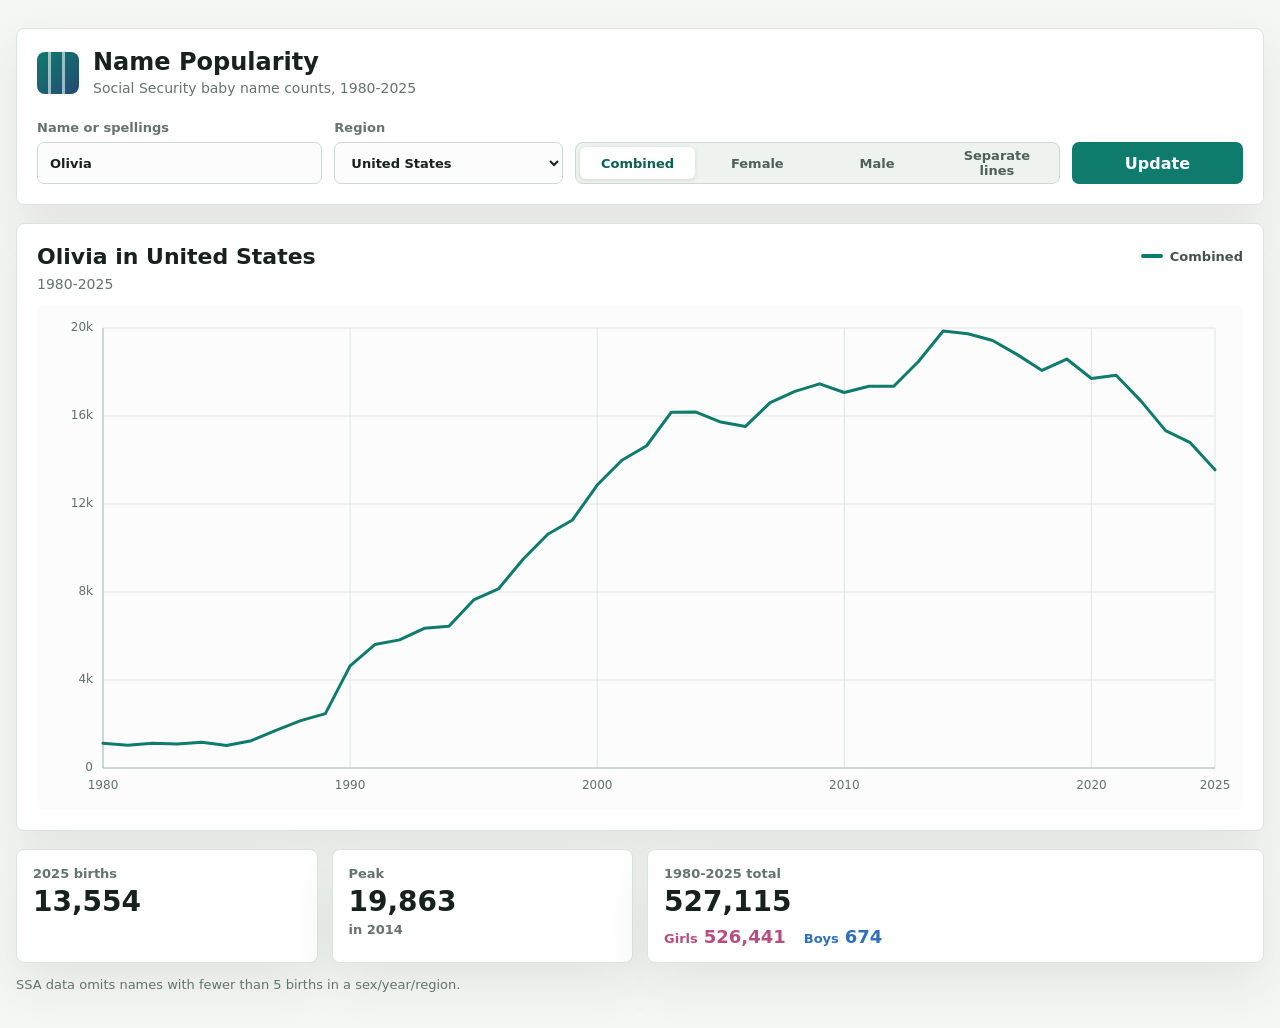
==== index.html @ 9d61680e "Initial static name popularity visualizer" ====
<!doctype html>
<html lang="en">
  <head>
    <meta charset="utf-8">
    <meta name="viewport" content="width=device-width, initial-scale=1">
    <title>SSA Name Popularity</title>
    <link rel="stylesheet" href="static/styles.css">
  </head>
  <body>
    <main class="app-shell">
      <section class="toolbar" aria-label="Filters">
        <div class="brand">
          <span class="brand-mark" aria-hidden="true"></span>
          <div>
            <h1>Name Popularity</h1>
            <p>Social Security baby name counts, 1980-2025</p>
          </div>
        </div>

        <form id="filters" class="filters">
          <label class="field">
            <span>Name or spellings</span>
            <input id="nameInput" name="name" type="text" value="Olivia" autocomplete="off" required>
          </label>

          <label class="field">
            <span>Region</span>
            <select id="regionSelect" name="region">
              <option value="national">United States</option>
              <option value="state">State</option>
            </select>
          </label>

          <label class="field state-field" id="stateField">
            <span>State</span>
            <select id="stateSelect" name="state"></select>
          </label>

          <fieldset class="mode-control">
            <legend>Gender</legend>
            <label>
              <input type="radio" name="mode" value="combined" checked>
              <span>Combined</span>
            </label>
            <label>
              <input type="radio" name="mode" value="female">
              <span>Female</span>
            </label>
            <label>
              <input type="radio" name="mode" value="male">
              <span>Male</span>
            </label>
            <label>
              <input type="radio" name="mode" value="split">
              <span>Separate lines</span>
            </label>
          </fieldset>

          <button class="run-button" type="submit">Update</button>
        </form>
      </section>

      <section class="chart-panel" aria-label="Popularity chart">
        <div class="chart-header">
          <div>
            <h2 id="chartTitle">Loading...</h2>
            <p id="chartSubtitle"></p>
          </div>
          <div class="legend" id="legend"></div>
        </div>
        <div class="canvas-wrap">
          <canvas id="chart" width="1200" height="560" aria-label="Name popularity chart" role="img"></canvas>
          <div class="tooltip" id="tooltip" hidden></div>
        </div>
      </section>

      <section class="summary-grid" aria-label="Summary">
        <article>
          <span>2025 births</span>
          <strong id="latestCount">-</strong>
        </article>
        <article>
          <span>Peak</span>
          <strong id="peakCount">-</strong>
          <em id="peakYear">-</em>
        </article>
        <article class="total-card">
          <span>1980-2025 total</span>
          <strong id="totalCount">-</strong>
          <div class="gender-totals" aria-label="Gender totals">
            <span class="female-total">Girls <b id="femaleTotal">-</b></span>
            <span class="male-total">Boys <b id="maleTotal">-</b></span>
          </div>
        </article>
      </section>

      <p class="source-note" id="sourceNote"></p>
    </main>

    <script src="static/app.js"></script>
  </body>
</html>
---- static/styles.css ----
:root {
  color-scheme: light;
  --bg: #f5f7f4;
  --ink: #17211e;
  --muted: #65736f;
  --panel: #ffffff;
  --line: #dce4df;
  --accent: #0f7b6c;
  --accent-strong: #0b5f54;
  --female: #b84d80;
  --male: #2f6fbb;
  --combined: #0f7b6c;
  --shadow: 0 20px 50px rgba(25, 42, 36, 0.09);
}

* {
  box-sizing: border-box;
}

body {
  margin: 0;
  min-width: 320px;
  background: var(--bg);
  color: var(--ink);
  font-family: Inter, ui-sans-serif, system-ui, -apple-system, BlinkMacSystemFont, "Segoe UI", sans-serif;
}

.app-shell {
  width: min(1380px, calc(100% - 32px));
  margin: 0 auto;
  padding: 28px 0 36px;
}

.toolbar,
.chart-panel,
.summary-grid article {
  background: var(--panel);
  border: 1px solid var(--line);
  box-shadow: var(--shadow);
}

.toolbar {
  display: grid;
  grid-template-columns: 1fr;
  gap: 24px;
  align-items: start;
  padding: 20px;
  border-radius: 8px;
}

.brand {
  display: flex;
  gap: 14px;
  align-items: center;
}

.brand-mark {
  width: 42px;
  height: 42px;
  flex: 0 0 auto;
  border-radius: 8px;
  background:
    linear-gradient(90deg, transparent 11px, rgba(255, 255, 255, 0.58) 11px 14px, transparent 14px 25px, rgba(255, 255, 255, 0.58) 25px 28px, transparent 28px),
    linear-gradient(135deg, #0f7b6c, #244a75);
}

h1,
h2,
p {
  margin: 0;
}

h1 {
  font-size: 24px;
  line-height: 1.1;
}

.brand p,
.chart-header p,
.source-note {
  color: var(--muted);
}

.brand p {
  margin-top: 5px;
  font-size: 14px;
}

.filters {
  display: grid;
  grid-template-columns: minmax(180px, 1fr) minmax(150px, 0.8fr) minmax(420px, 1.7fr) minmax(130px, 0.6fr);
  gap: 12px;
  align-items: end;
}

.filters.is-state {
  grid-template-columns: minmax(180px, 1fr) minmax(150px, 0.75fr) minmax(150px, 0.75fr) minmax(420px, 1.7fr) minmax(130px, 0.6fr);
}

.field {
  display: grid;
  gap: 7px;
  color: var(--muted);
  font-size: 13px;
  font-weight: 700;
}

input,
select,
button {
  height: 42px;
  border-radius: 7px;
  font: inherit;
}

input,
select {
  width: 100%;
  border: 1px solid #cfd9d4;
  background: #fbfcfb;
  color: var(--ink);
  padding: 0 12px;
}

input:focus,
select:focus,
button:focus-visible {
  outline: 3px solid rgba(15, 123, 108, 0.24);
  outline-offset: 2px;
}

.state-field[hidden] {
  display: none;
}

.mode-control {
  display: grid;
  grid-template-columns: repeat(4, minmax(0, 1fr));
  gap: 4px;
  margin: 0;
  padding: 4px;
  min-width: 0;
  border: 1px solid #cfd9d4;
  border-radius: 8px;
  background: #eef3f0;
}

.mode-control legend {
  position: absolute;
  width: 1px;
  height: 1px;
  overflow: hidden;
  clip: rect(0 0 0 0);
}

.mode-control label {
  position: relative;
  min-width: 0;
}

.mode-control input {
  position: absolute;
  inset: 0;
  opacity: 0;
}

.mode-control span {
  display: grid;
  place-items: center;
  min-height: 32px;
  padding: 0 8px;
  border-radius: 6px;
  color: #4f5f5a;
  font-size: 13px;
  font-weight: 800;
  text-align: center;
}

.mode-control input:checked + span {
  background: #ffffff;
  color: var(--accent-strong);
  box-shadow: 0 1px 4px rgba(23, 33, 30, 0.13);
}

.run-button {
  border: 0;
  background: var(--accent);
  color: #ffffff;
  padding: 0 18px;
  font-weight: 800;
  cursor: pointer;
}

.run-button:hover {
  background: var(--accent-strong);
}

.chart-panel {
  margin-top: 18px;
  padding: 20px;
  border-radius: 8px;
}

.chart-header {
  display: flex;
  gap: 16px;
  justify-content: space-between;
  align-items: start;
  margin-bottom: 14px;
}

h2 {
  font-size: 22px;
  line-height: 1.2;
}

.chart-header p {
  margin-top: 5px;
  font-size: 14px;
}

.legend {
  display: flex;
  flex-wrap: wrap;
  justify-content: flex-end;
  gap: 8px 14px;
  min-height: 24px;
  font-size: 13px;
  font-weight: 800;
  color: #44524d;
}

.legend-item {
  display: inline-flex;
  gap: 7px;
  align-items: center;
}

.legend-swatch {
  width: 22px;
  height: 4px;
  border-radius: 999px;
}

.canvas-wrap {
  position: relative;
  height: clamp(360px, 56vh, 610px);
  min-height: 0;
}

canvas {
  display: block;
  width: 100%;
  height: 100%;
  border-radius: 6px;
  background: #fbfcfb;
}

.tooltip {
  position: absolute;
  min-width: 150px;
  padding: 9px 10px;
  border-radius: 7px;
  background: rgba(23, 33, 30, 0.93);
  color: #ffffff;
  font-size: 12px;
  line-height: 1.45;
  pointer-events: none;
  transform: translate(-50%, calc(-100% - 12px));
  white-space: nowrap;
}

.summary-grid {
  display: grid;
  grid-template-columns: repeat(4, minmax(0, 1fr));
  gap: 14px;
  margin-top: 18px;
}

.summary-grid article {
  min-width: 0;
  padding: 16px;
  border-radius: 8px;
}

.summary-grid span {
  display: block;
  color: var(--muted);
  font-size: 13px;
  font-weight: 800;
}

.summary-grid strong {
  display: block;
  margin-top: 7px;
  font-size: 28px;
  line-height: 1;
}

.summary-grid em {
  display: block;
  margin-top: 6px;
  color: var(--muted);
  font-size: 13px;
  font-style: normal;
  font-weight: 800;
}

.total-card {
  grid-column: span 2;
}

.gender-totals {
  display: flex;
  flex-wrap: wrap;
  gap: 8px 18px;
  margin-top: 12px;
}

.gender-totals span {
  display: inline-flex;
  gap: 6px;
  align-items: baseline;
  font-size: 13px;
}

.gender-totals b {
  font-size: 18px;
  line-height: 1;
}

.summary-grid .female-total,
.summary-grid .female-total b {
  color: var(--female);
}

.summary-grid .male-total,
.summary-grid .male-total b {
  color: var(--male);
}

.source-note {
  margin-top: 14px;
  font-size: 13px;
}

@media (max-width: 1120px) {
  .filters,
  .filters.is-state {
    grid-template-columns: repeat(2, minmax(0, 1fr));
  }

  .mode-control,
  .run-button {
    grid-column: span 2;
  }
}

@media (max-width: 720px) {
  .app-shell {
    width: min(100% - 20px, 1380px);
    padding-top: 12px;
  }

  .toolbar,
  .chart-panel {
    padding: 14px;
  }

  .filters,
  .summary-grid {
    grid-template-columns: 1fr;
  }

  .total-card {
    grid-column: auto;
  }

  .mode-control,
  .run-button {
    grid-column: auto;
  }

  .mode-control {
    grid-template-columns: repeat(2, minmax(0, 1fr));
  }

  .chart-header {
    display: grid;
  }

  .legend {
    justify-content: flex-start;
  }

  .canvas-wrap {
    height: 420px;
  }
}
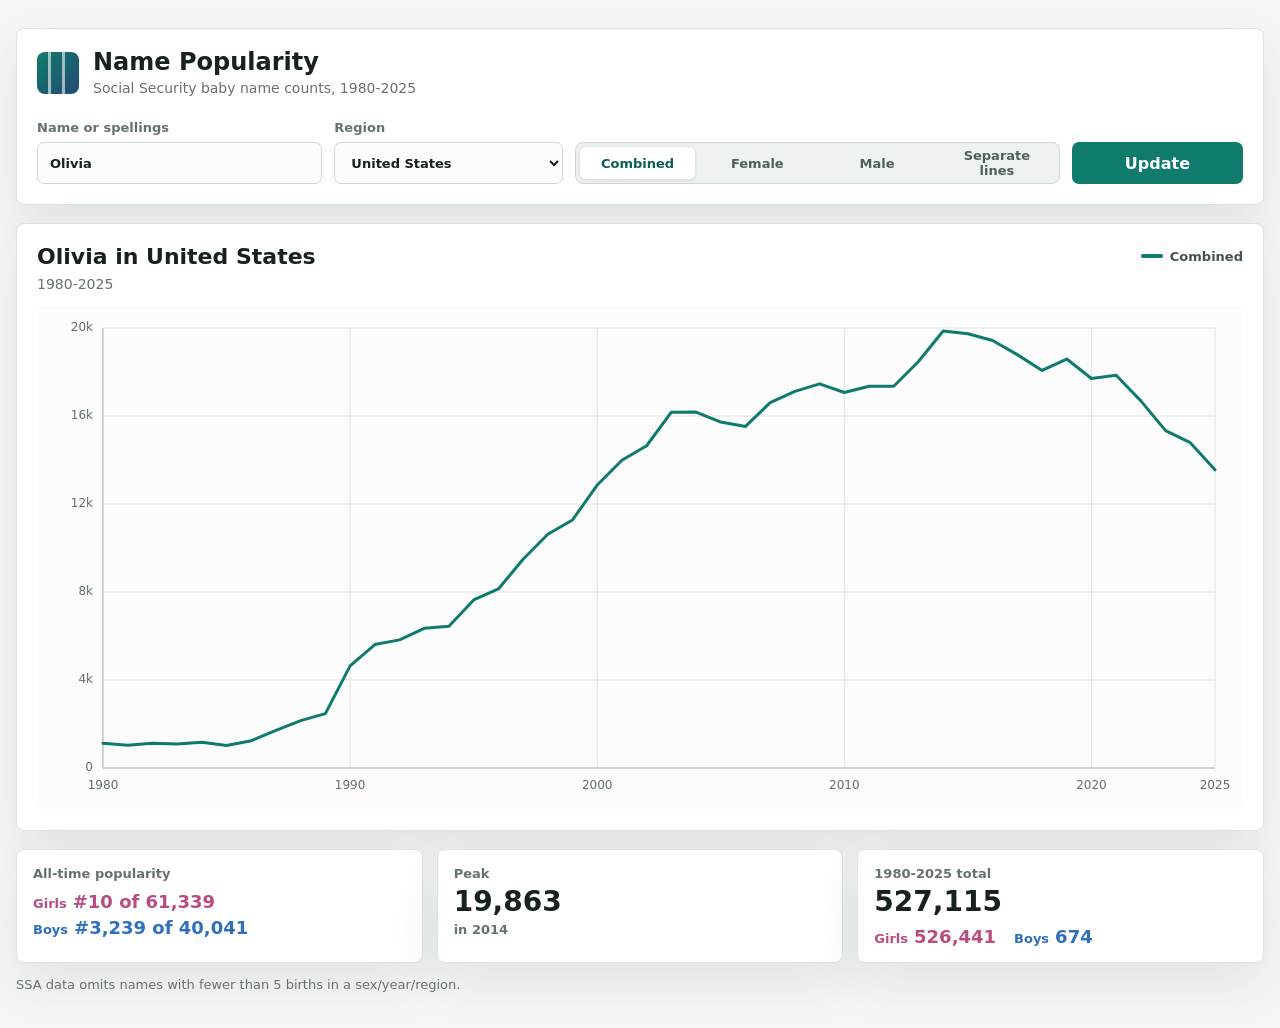
==== commit f14c2062: "Update summary popularity card" ====
--- a/index.html
+++ b/index.html
@@ -75,9 +75,13 @@
       </section>
 
       <section class="summary-grid" aria-label="Summary">
-        <article>
-          <span>2025 births</span>
-          <strong id="latestCount">-</strong>
+        <article id="popularityCard">
+          <span>All-time popularity</span>
+          <div class="popularity-lines" id="popularityDetails" aria-label="All-time popularity by gender">
+            <span class="female-total">Girls <b id="femalePopularity">-</b></span>
+            <span class="male-total">Boys <b id="malePopularity">-</b></span>
+          </div>
+          <em class="not-applicable" id="popularityNotApplicable" hidden>Not applicable for multiple names</em>
         </article>
         <article>
           <span>Peak</span>
--- a/static/styles.css
+++ b/static/styles.css
@@ -272,7 +272,7 @@
 
 .summary-grid {
   display: grid;
-  grid-template-columns: repeat(4, minmax(0, 1fr));
+  grid-template-columns: repeat(3, minmax(0, 1fr));
   gap: 14px;
   margin-top: 18px;
 }
@@ -306,25 +306,34 @@
   font-weight: 800;
 }
 
-.total-card {
-  grid-column: span 2;
-}
-
-.gender-totals {
+.summary-grid .not-applicable {
+  margin-top: 14px;
+  font-size: 18px;
+  line-height: 1.2;
+}
+
+.summary-grid [hidden] {
+  display: none;
+}
+
+.gender-totals,
+.popularity-lines {
   display: flex;
   flex-wrap: wrap;
   gap: 8px 18px;
   margin-top: 12px;
 }
 
-.gender-totals span {
+.gender-totals span,
+.popularity-lines span {
   display: inline-flex;
   gap: 6px;
   align-items: baseline;
   font-size: 13px;
 }
 
-.gender-totals b {
+.gender-totals b,
+.popularity-lines b {
   font-size: 18px;
   line-height: 1;
 }
@@ -372,10 +381,6 @@
     grid-template-columns: 1fr;
   }
 
-  .total-card {
-    grid-column: auto;
-  }
-
   .mode-control,
   .run-button {
     grid-column: auto;
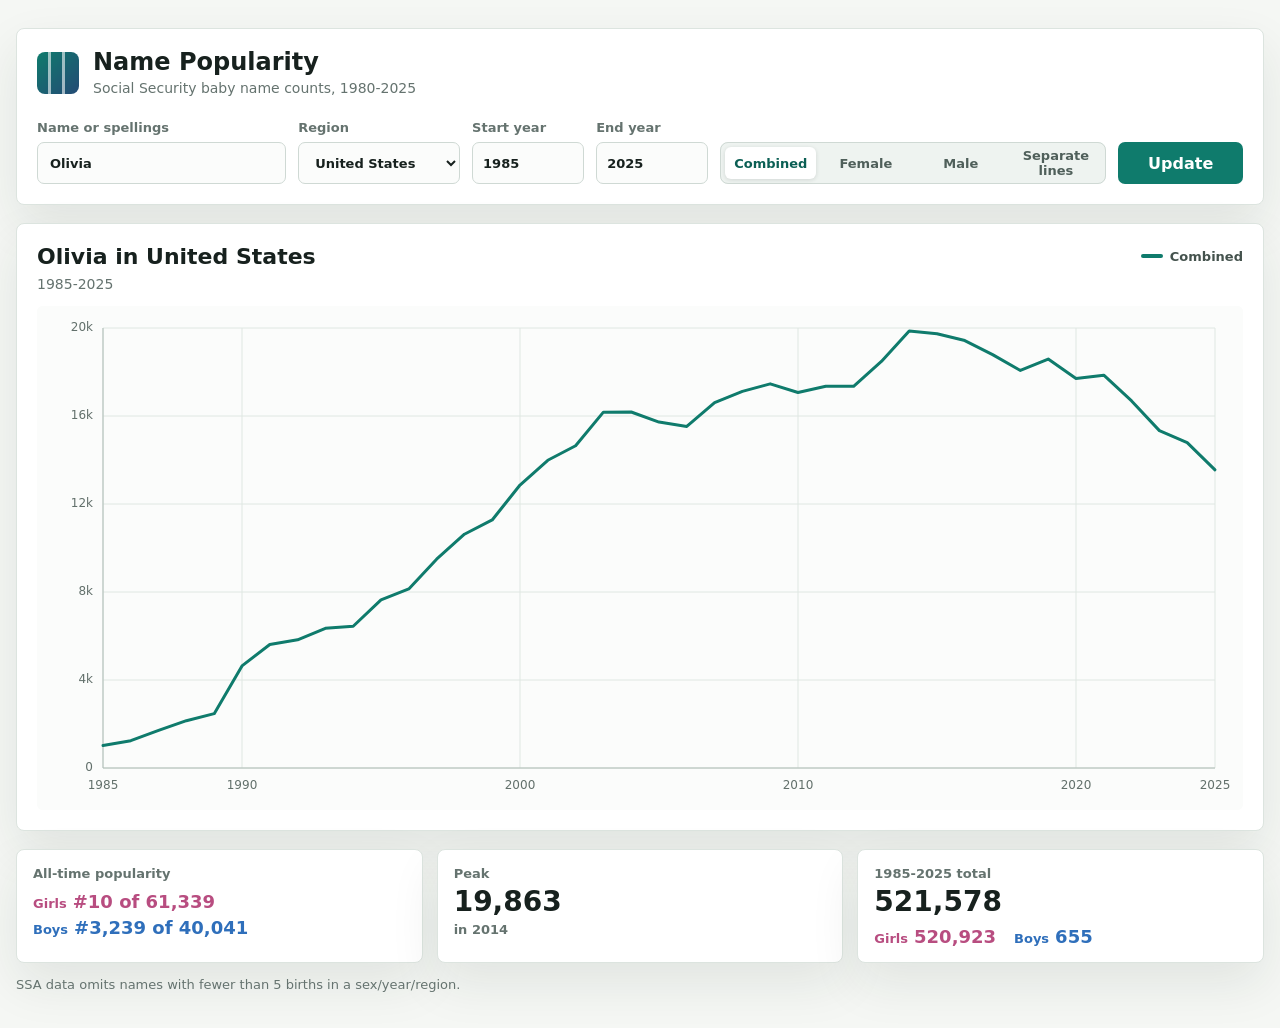
==== commit 46053c08: "Add selectable graph year range" ====
--- a/index.html
+++ b/index.html
@@ -34,6 +34,16 @@
           <label class="field state-field" id="stateField">
             <span>State</span>
             <select id="stateSelect" name="state"></select>
+          </label>
+
+          <label class="field compact-field">
+            <span>Start year</span>
+            <input id="startYearInput" name="startYear" type="number" min="1980" max="2025" value="1985" required>
+          </label>
+
+          <label class="field compact-field">
+            <span>End year</span>
+            <input id="endYearInput" name="endYear" type="number" min="1980" max="2025" value="2025" required>
           </label>
 
           <fieldset class="mode-control">
@@ -89,7 +99,7 @@
           <em id="peakYear">-</em>
         </article>
         <article class="total-card">
-          <span>1980-2025 total</span>
+          <span id="totalLabel">1985-2025 total</span>
           <strong id="totalCount">-</strong>
           <div class="gender-totals" aria-label="Gender totals">
             <span class="female-total">Girls <b id="femaleTotal">-</b></span>
--- a/static/styles.css
+++ b/static/styles.css
@@ -88,13 +88,13 @@
 
 .filters {
   display: grid;
-  grid-template-columns: minmax(180px, 1fr) minmax(150px, 0.8fr) minmax(420px, 1.7fr) minmax(130px, 0.6fr);
+  grid-template-columns: minmax(180px, 1fr) minmax(140px, 0.65fr) repeat(2, minmax(100px, 0.45fr)) minmax(380px, 1.55fr) minmax(120px, 0.5fr);
   gap: 12px;
   align-items: end;
 }
 
 .filters.is-state {
-  grid-template-columns: minmax(180px, 1fr) minmax(150px, 0.75fr) minmax(150px, 0.75fr) minmax(420px, 1.7fr) minmax(130px, 0.6fr);
+  grid-template-columns: minmax(180px, 1fr) minmax(130px, 0.6fr) minmax(150px, 0.7fr) repeat(2, minmax(100px, 0.45fr)) minmax(360px, 1.5fr) minmax(120px, 0.5fr);
 }
 
 .field {
@@ -103,6 +103,10 @@
   color: var(--muted);
   font-size: 13px;
   font-weight: 700;
+}
+
+.compact-field input {
+  padding: 0 10px;
 }
 
 input,
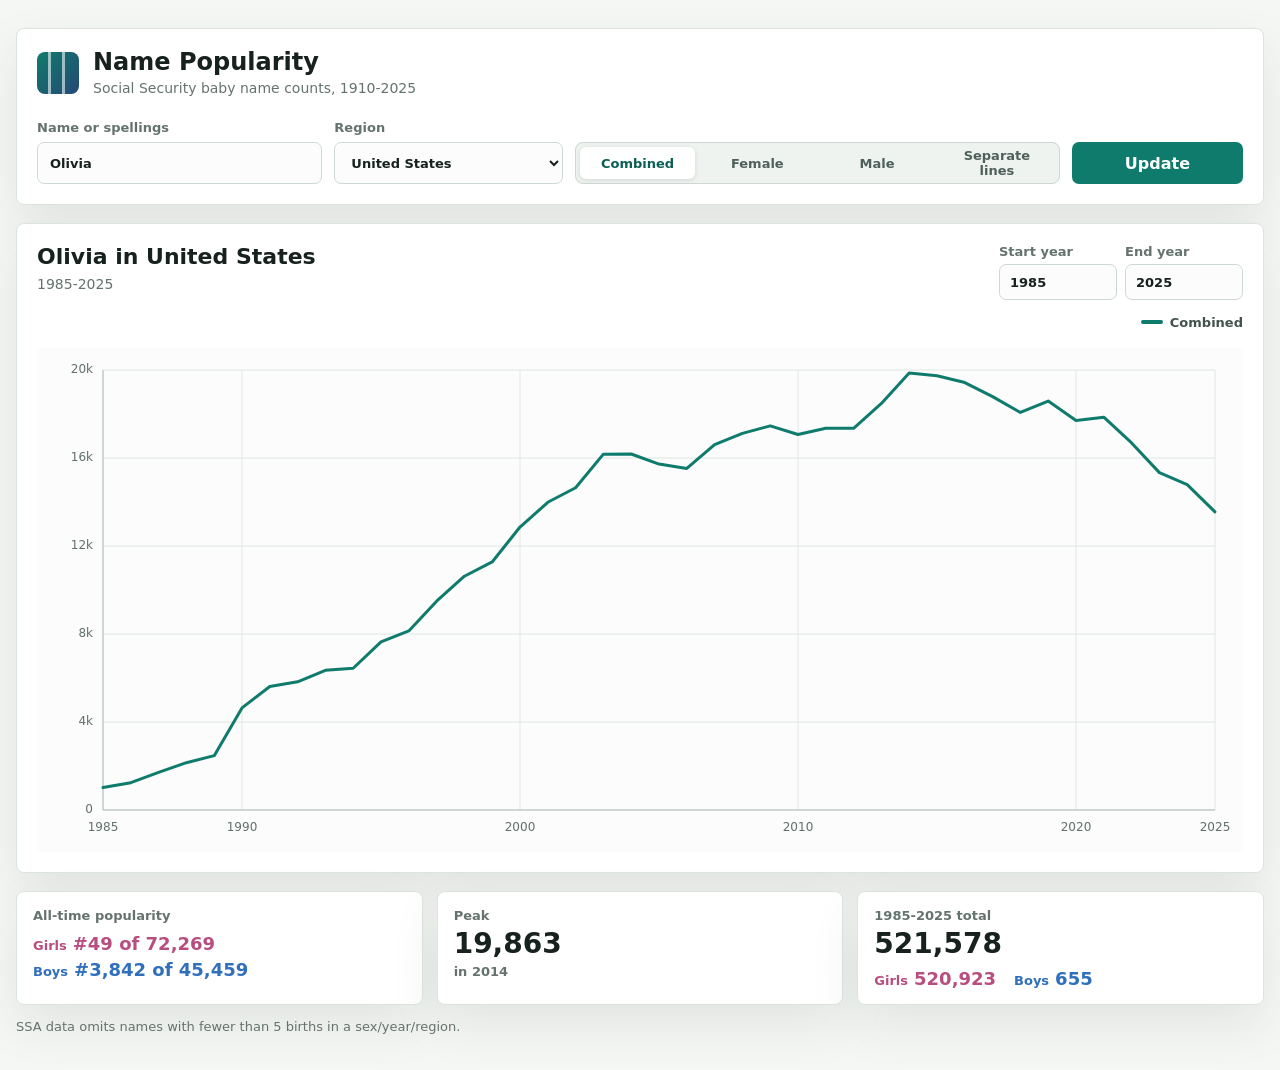
==== commit 40d148d6: "Move year range controls to chart" ====
--- a/index.html
+++ b/index.html
@@ -13,7 +13,7 @@
           <span class="brand-mark" aria-hidden="true"></span>
           <div>
             <h1>Name Popularity</h1>
-            <p>Social Security baby name counts, 1980-2025</p>
+            <p>Social Security baby name counts, 1910-2025</p>
           </div>
         </div>
 
@@ -34,16 +34,6 @@
           <label class="field state-field" id="stateField">
             <span>State</span>
             <select id="stateSelect" name="state"></select>
-          </label>
-
-          <label class="field compact-field">
-            <span>Start year</span>
-            <input id="startYearInput" name="startYear" type="number" min="1980" max="2025" value="1985" required>
-          </label>
-
-          <label class="field compact-field">
-            <span>End year</span>
-            <input id="endYearInput" name="endYear" type="number" min="1980" max="2025" value="2025" required>
           </label>
 
           <fieldset class="mode-control">
@@ -76,7 +66,19 @@
             <h2 id="chartTitle">Loading...</h2>
             <p id="chartSubtitle"></p>
           </div>
-          <div class="legend" id="legend"></div>
+          <div class="chart-tools">
+            <form id="yearFilters" class="year-filters" aria-label="Year range">
+              <label class="field compact-field">
+                <span>Start year</span>
+                <input id="startYearInput" name="startYear" type="number" min="1910" max="2025" value="1985" required>
+              </label>
+              <label class="field compact-field">
+                <span>End year</span>
+                <input id="endYearInput" name="endYear" type="number" min="1910" max="2025" value="2025" required>
+              </label>
+            </form>
+            <div class="legend" id="legend"></div>
+          </div>
         </div>
         <div class="canvas-wrap">
           <canvas id="chart" width="1200" height="560" aria-label="Name popularity chart" role="img"></canvas>
--- a/static/styles.css
+++ b/static/styles.css
@@ -88,13 +88,13 @@
 
 .filters {
   display: grid;
-  grid-template-columns: minmax(180px, 1fr) minmax(140px, 0.65fr) repeat(2, minmax(100px, 0.45fr)) minmax(380px, 1.55fr) minmax(120px, 0.5fr);
+  grid-template-columns: minmax(180px, 1fr) minmax(150px, 0.8fr) minmax(420px, 1.7fr) minmax(130px, 0.6fr);
   gap: 12px;
   align-items: end;
 }
 
 .filters.is-state {
-  grid-template-columns: minmax(180px, 1fr) minmax(130px, 0.6fr) minmax(150px, 0.7fr) repeat(2, minmax(100px, 0.45fr)) minmax(360px, 1.5fr) minmax(120px, 0.5fr);
+  grid-template-columns: minmax(180px, 1fr) minmax(150px, 0.75fr) minmax(150px, 0.75fr) minmax(420px, 1.7fr) minmax(130px, 0.6fr);
 }
 
 .field {
@@ -221,6 +221,26 @@
 .chart-header p {
   margin-top: 5px;
   font-size: 14px;
+}
+
+.chart-tools {
+  display: grid;
+  gap: 10px;
+  justify-items: end;
+}
+
+.year-filters {
+  display: grid;
+  grid-template-columns: repeat(2, minmax(96px, 118px));
+  gap: 8px;
+}
+
+.year-filters .field {
+  gap: 5px;
+}
+
+.year-filters input {
+  height: 36px;
 }
 
 .legend {
@@ -398,6 +418,10 @@
     display: grid;
   }
 
+  .chart-tools {
+    justify-items: start;
+  }
+
   .legend {
     justify-content: flex-start;
   }
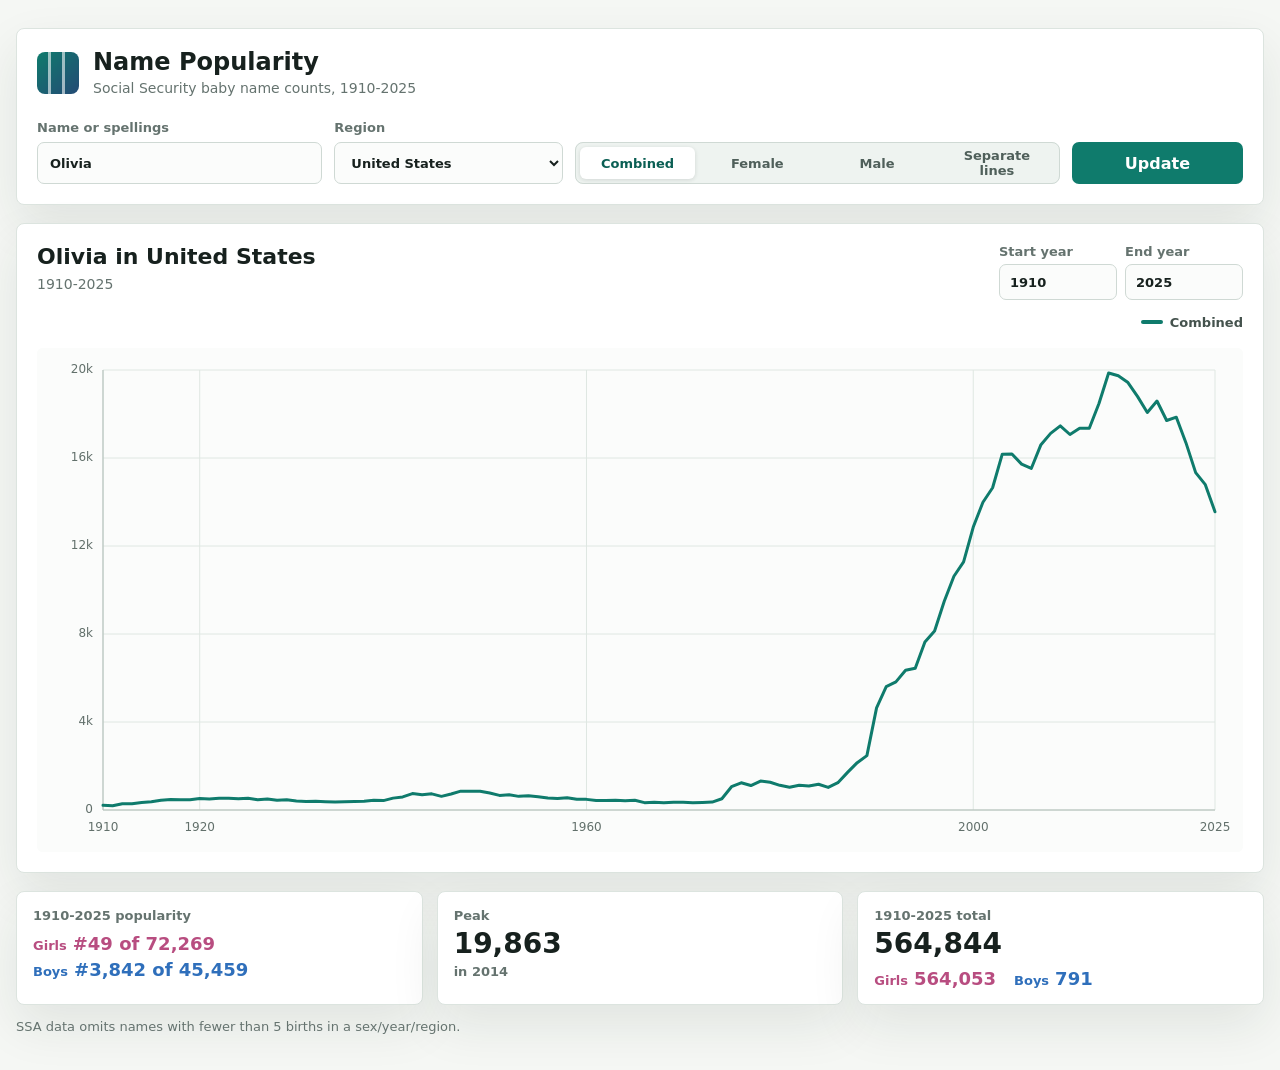
==== commit 7e0b28e4: "Use graph range for popularity" ====
--- a/index.html
+++ b/index.html
@@ -70,7 +70,7 @@
             <form id="yearFilters" class="year-filters" aria-label="Year range">
               <label class="field compact-field">
                 <span>Start year</span>
-                <input id="startYearInput" name="startYear" type="number" min="1910" max="2025" value="1985" required>
+                <input id="startYearInput" name="startYear" type="number" min="1910" max="2025" value="1910" required>
               </label>
               <label class="field compact-field">
                 <span>End year</span>
@@ -88,8 +88,8 @@
 
       <section class="summary-grid" aria-label="Summary">
         <article id="popularityCard">
-          <span>All-time popularity</span>
-          <div class="popularity-lines" id="popularityDetails" aria-label="All-time popularity by gender">
+          <span id="popularityLabel">1910-2025 popularity</span>
+          <div class="popularity-lines" id="popularityDetails" aria-label="Popularity by gender">
             <span class="female-total">Girls <b id="femalePopularity">-</b></span>
             <span class="male-total">Boys <b id="malePopularity">-</b></span>
           </div>
@@ -101,7 +101,7 @@
           <em id="peakYear">-</em>
         </article>
         <article class="total-card">
-          <span id="totalLabel">1985-2025 total</span>
+          <span id="totalLabel">1910-2025 total</span>
           <strong id="totalCount">-</strong>
           <div class="gender-totals" aria-label="Gender totals">
             <span class="female-total">Girls <b id="femaleTotal">-</b></span>
